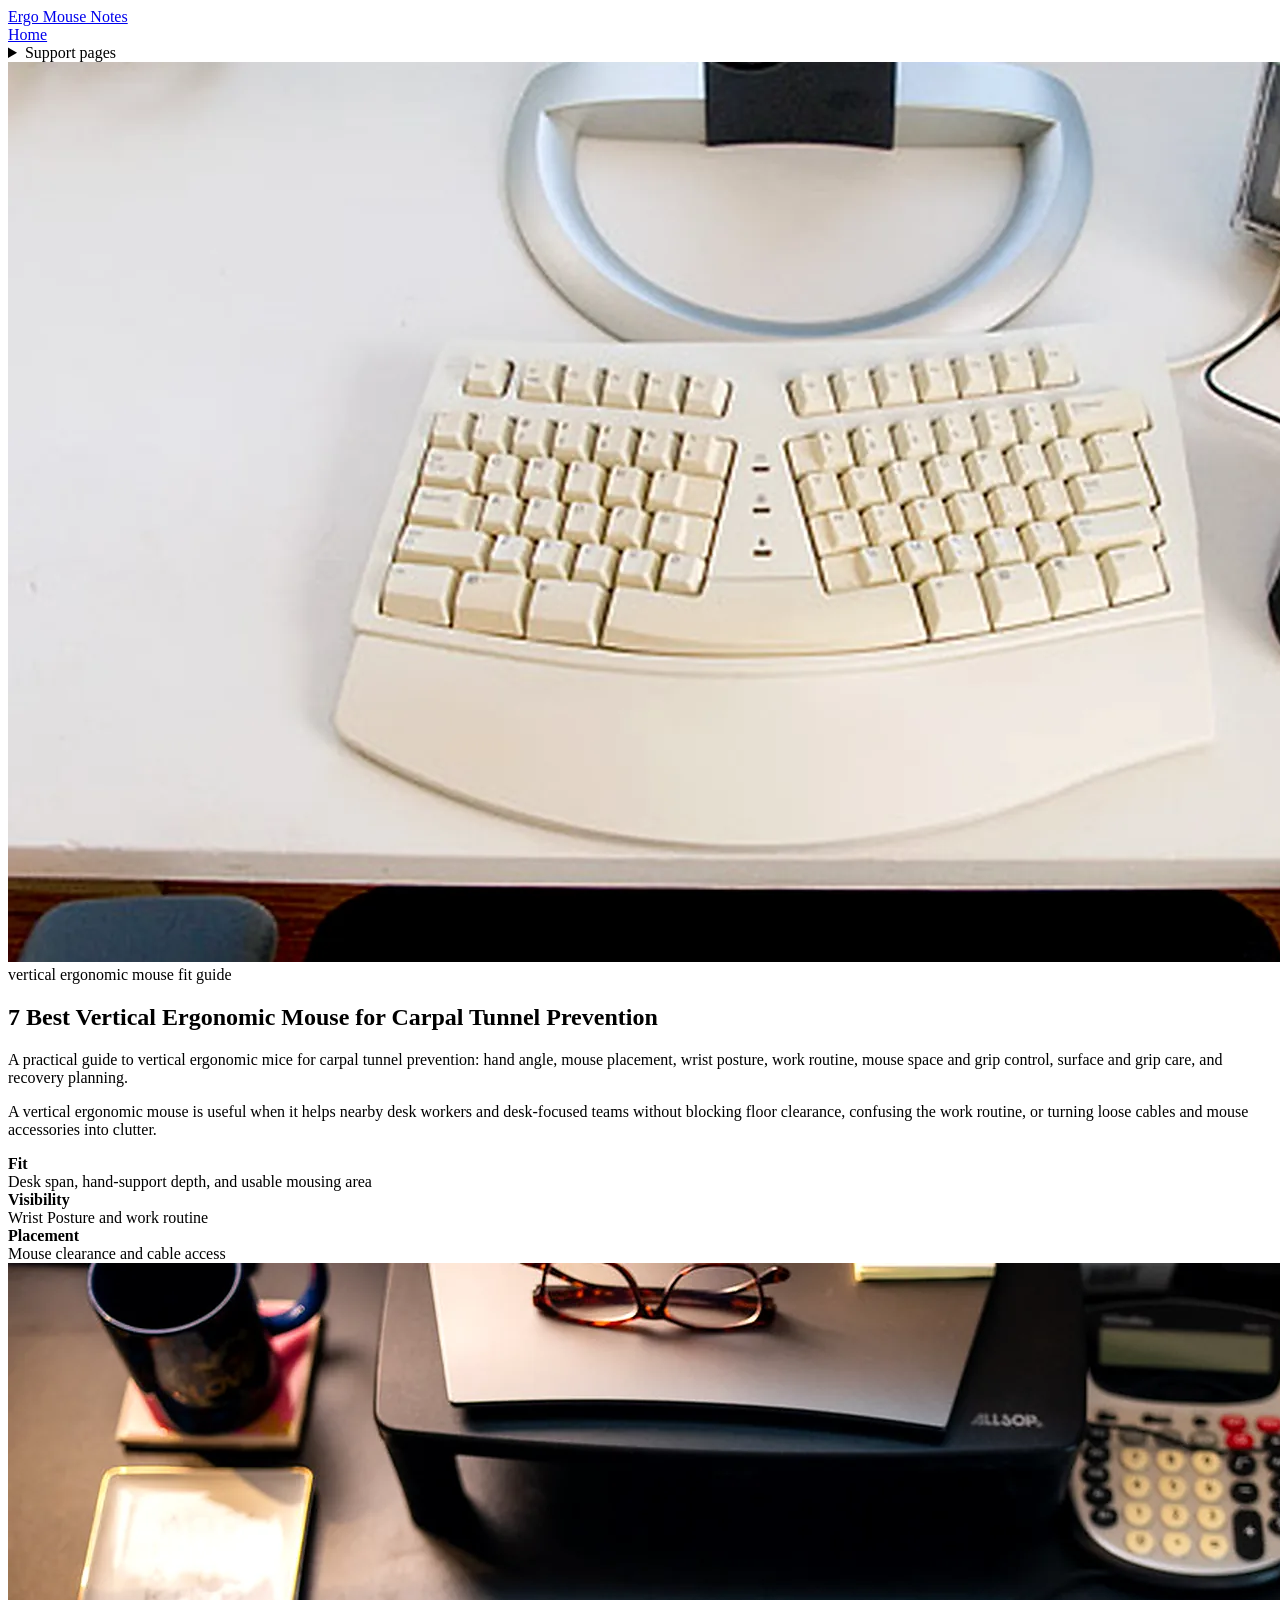
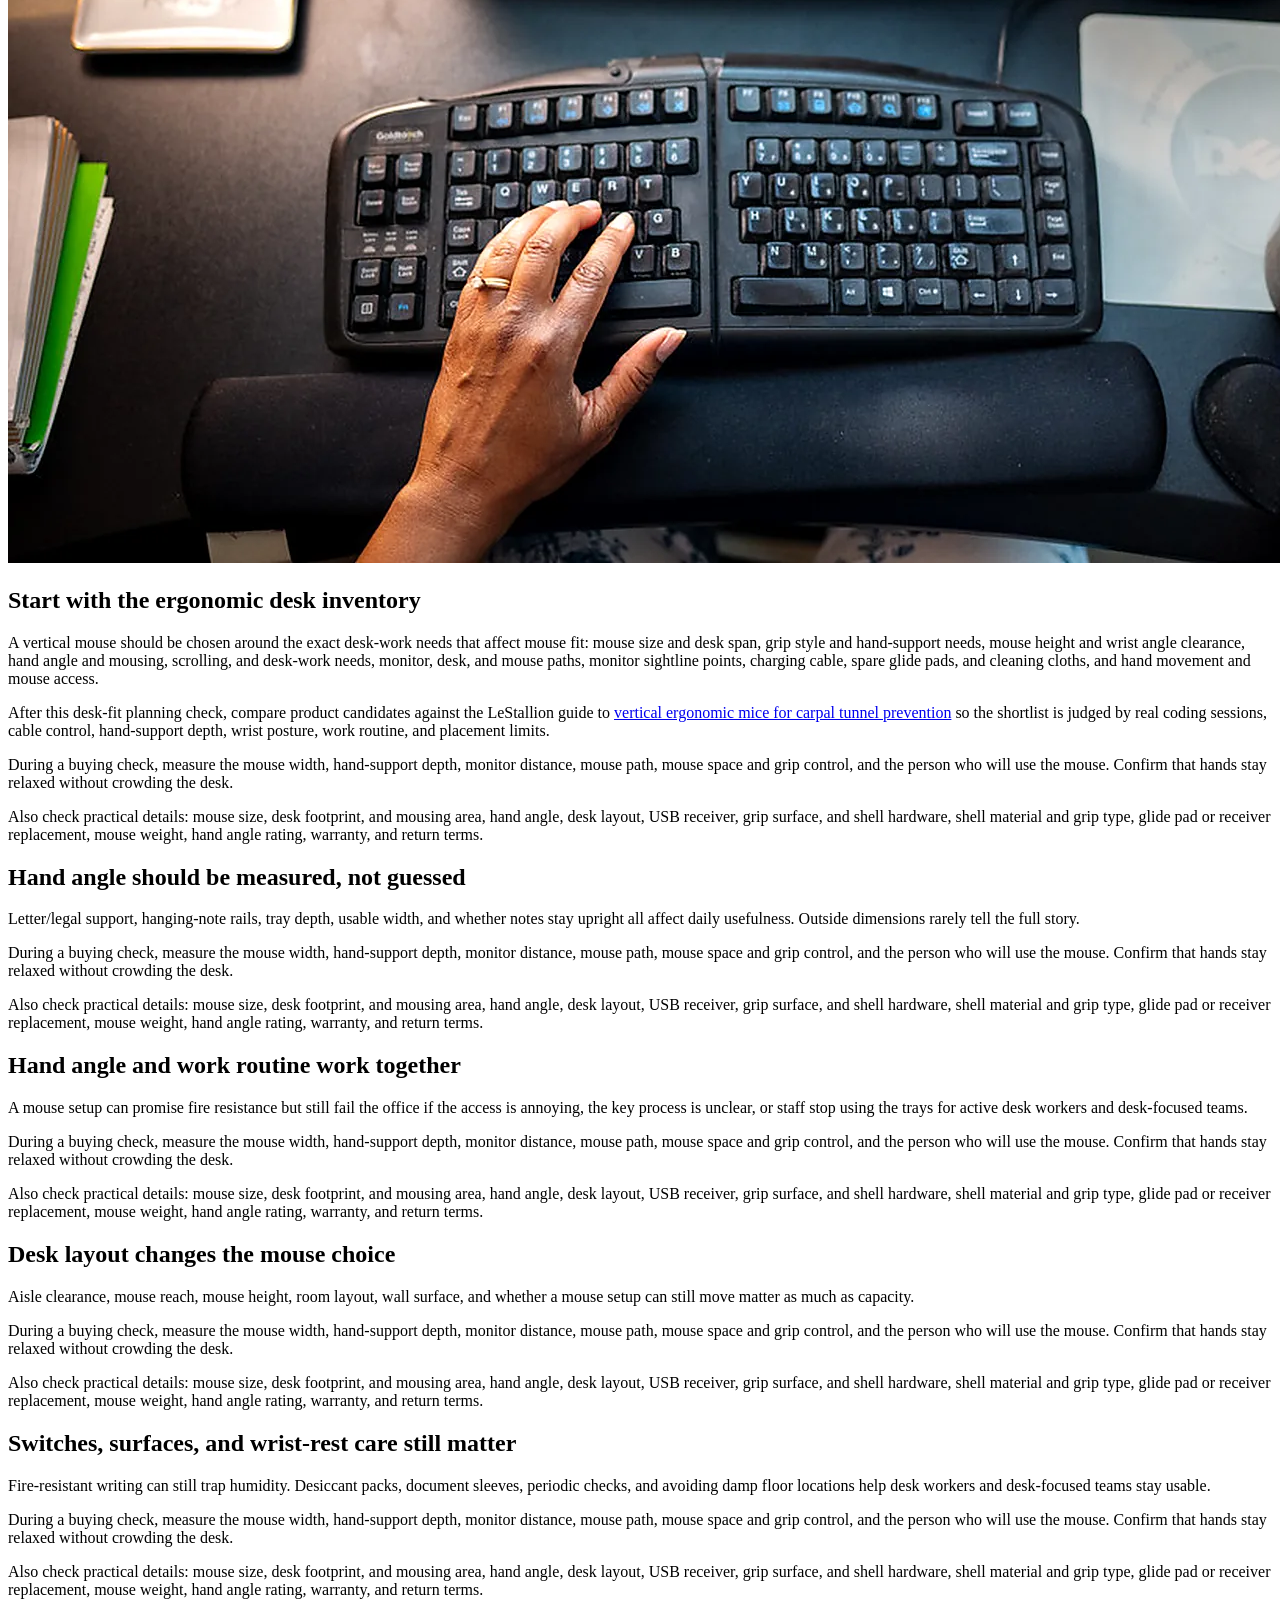
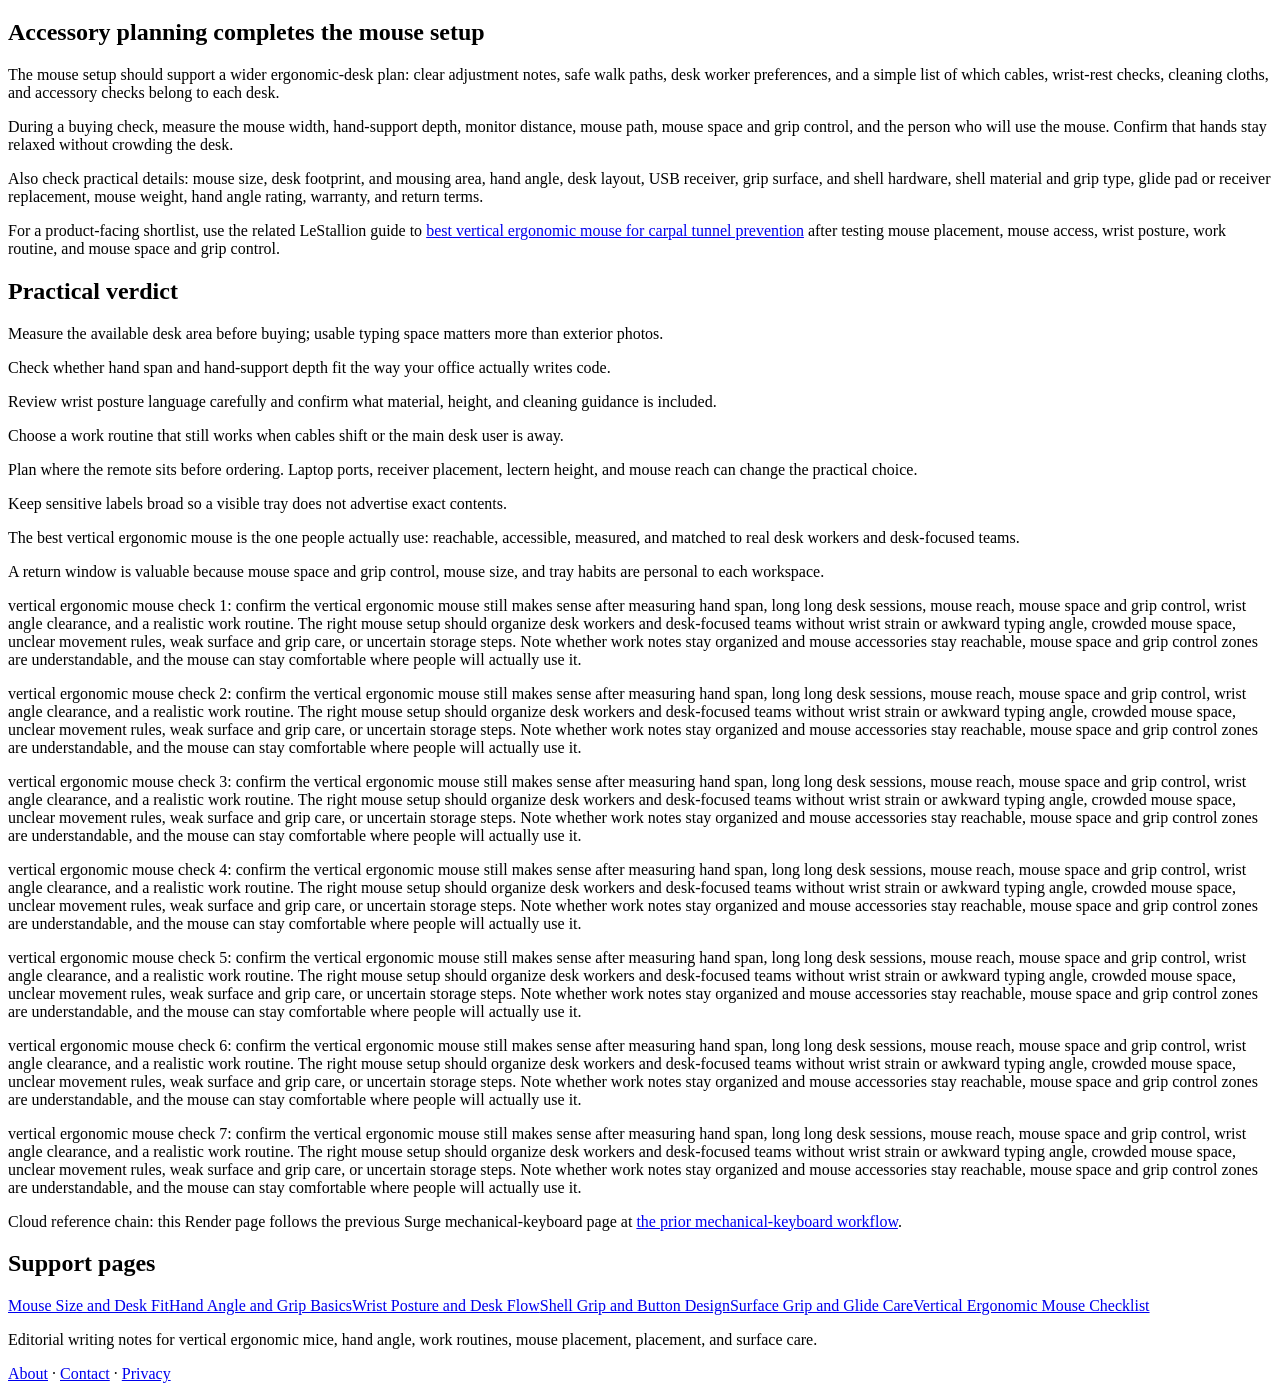
==== public/index.html @ 294e8f60 "Update public/index.html" ====
<!doctype html><html lang="en"><head><meta charset="utf-8"><meta name="viewport" content="width=device-width,initial-scale=1"><title>7 Best Vertical Ergonomic Mouse for Carpal Tunnel Prevention</title><meta name="description" content="Practical guide to vertical ergonomic mice for carpal tunnel prevention, including hand angle, mouse placement, wrist posture, work routine, placement, and surface care."><link rel="canonical" href="https://lestallion-vertical-ergonomic-mouse-541.onrender.com/index.html"><link rel="stylesheet" href="style.css"><script type="application/ld+json">{"@context": "https://schema.org", "@type": "Article", "headline": "7 Best Vertical Ergonomic Mouse for Carpal Tunnel Prevention", "mainEntityOfPage": "https://lestallion-vertical-ergonomic-mouse-541.onrender.com/index.html", "image": ["https://lestallion-vertical-ergonomic-mouse-541.onrender.com/assets/vertical-ergonomic-mouse-desk.webp", "https://lestallion-vertical-ergonomic-mouse-541.onrender.com/assets/ergonomic-mouse-hand-detail.webp"]}</script><script type="application/ld+json">{"@context": "https://schema.org", "@type": "FAQPage", "mainEntity": [{"@type": "Question", "name": "What matters most in a vertical ergonomic mouse?", "acceptedAnswer": {"@type": "Answer", "text": "Usable tray space, mouse placement, wrist posture, work routine, mouse space and grip control, weight, surface and grip care, and access planning matter most."}}, {"@type": "Question", "name": "How should a vertical ergonomic mouse be tested before buying?", "acceptedAnswer": {"@type": "Answer", "text": "Measure real documents, mouse space and grip control, mouse reach, mouse space and grip control, work routine, and wrist posture language before choosing."}}]}</script></head><body><header><a class="brand" href="index.html">Ergo Mouse Notes</a><nav><a href="index.html">Home</a><details><summary>Support pages</summary><div><a href="mouse-size-and-desk-fit.html">Mouse Size and Desk Fit</a><a href="hand-angle-and-grip-basics.html">Hand Angle and Grip Basics</a><a href="wrist-posture-and-desk-flow.html">Wrist Posture and Desk Flow</a><a href="shell-grip-and-button-design.html">Shell Grip and Button Design</a><a href="surface-grip-and-glide-care.html">Surface Grip and Glide Care</a><a href="vertical-ergonomic-mouse-buying-checklist.html">Vertical Ergonomic Mouse Checklist</a></div></details></nav></header><section class="hero"><div class="frame"><img src="assets/vertical-ergonomic-mouse-desk.webp" alt="vertical ergonomic mouse for business desk workers and desk-focused teams"></div><div class="kicker">vertical ergonomic mouse fit guide</div><h1>7 Best Vertical Ergonomic Mouse for Carpal Tunnel Prevention</h1><p class="dek">A practical guide to vertical ergonomic mice for carpal tunnel prevention: hand angle, mouse placement, wrist posture, work routine, mouse space and grip control, surface and grip care, and recovery planning.</p></section><main class="wrap"><p>A vertical ergonomic mouse is useful when it helps nearby desk workers and desk-focused teams without blocking floor clearance, confusing the work routine, or turning loose cables and mouse accessories into clutter.</p><section class="signal"><div><strong>Fit</strong><br>Desk span, hand-support depth, and usable mousing area</div><div><strong>Visibility</strong><br>Wrist Posture and work routine</div><div><strong>Placement</strong><br>Mouse clearance and cable access</div></section><img class="wide" src="assets/ergonomic-mouse-hand-detail.webp" alt="vertical ergonomic mouse for carpal tunnel prevention planning detail"><section class="story"><h2>Start with the ergonomic desk inventory</h2><p>A vertical mouse should be chosen around the exact desk-work needs that affect mouse fit: mouse size and desk span, grip style and hand-support needs, mouse height and wrist angle clearance, hand angle and mousing, scrolling, and desk-work needs, monitor, desk, and mouse paths, monitor sightline points, charging cable, spare glide pads, and cleaning cloths, and hand movement and mouse access.</p><p>After this desk-fit planning check, compare product candidates against the LeStallion guide to <a href="https://lestallion.com/blogs/product-reviews/best-vertical-ergonomic-mouse-for-carpal-tunnel-prevention">vertical ergonomic mice for carpal tunnel prevention</a> so the shortlist is judged by real coding sessions, cable control, hand-support depth, wrist posture, work routine, and placement limits.</p><p>During a buying check, measure the mouse width, hand-support depth, monitor distance, mouse path, mouse space and grip control, and the person who will use the mouse. Confirm that hands stay relaxed without crowding the desk.</p><p>Also check practical details: mouse size, desk footprint, and mousing area, hand angle, desk layout, USB receiver, grip surface, and shell hardware, shell material and grip type, glide pad or receiver replacement, mouse weight, hand angle rating, warranty, and return terms.</p></section><section class="story"><h2>Hand angle should be measured, not guessed</h2><p>Letter/legal support, hanging-note rails, tray depth, usable width, and whether notes stay upright all affect daily usefulness. Outside dimensions rarely tell the full story.</p><p>During a buying check, measure the mouse width, hand-support depth, monitor distance, mouse path, mouse space and grip control, and the person who will use the mouse. Confirm that hands stay relaxed without crowding the desk.</p><p>Also check practical details: mouse size, desk footprint, and mousing area, hand angle, desk layout, USB receiver, grip surface, and shell hardware, shell material and grip type, glide pad or receiver replacement, mouse weight, hand angle rating, warranty, and return terms.</p></section><section class="story"><h2>Hand angle and work routine work together</h2><p>A mouse setup can promise fire resistance but still fail the office if the access is annoying, the key process is unclear, or staff stop using the trays for active desk workers and desk-focused teams.</p><p>During a buying check, measure the mouse width, hand-support depth, monitor distance, mouse path, mouse space and grip control, and the person who will use the mouse. Confirm that hands stay relaxed without crowding the desk.</p><p>Also check practical details: mouse size, desk footprint, and mousing area, hand angle, desk layout, USB receiver, grip surface, and shell hardware, shell material and grip type, glide pad or receiver replacement, mouse weight, hand angle rating, warranty, and return terms.</p></section><section class="story"><h2>Desk layout changes the mouse choice</h2><p>Aisle clearance, mouse reach, mouse height, room layout, wall surface, and whether a mouse setup can still move matter as much as capacity.</p><p>During a buying check, measure the mouse width, hand-support depth, monitor distance, mouse path, mouse space and grip control, and the person who will use the mouse. Confirm that hands stay relaxed without crowding the desk.</p><p>Also check practical details: mouse size, desk footprint, and mousing area, hand angle, desk layout, USB receiver, grip surface, and shell hardware, shell material and grip type, glide pad or receiver replacement, mouse weight, hand angle rating, warranty, and return terms.</p></section><section class="story"><h2>Switches, surfaces, and wrist-rest care still matter</h2><p>Fire-resistant writing can still trap humidity. Desiccant packs, document sleeves, periodic checks, and avoiding damp floor locations help desk workers and desk-focused teams stay usable.</p><p>During a buying check, measure the mouse width, hand-support depth, monitor distance, mouse path, mouse space and grip control, and the person who will use the mouse. Confirm that hands stay relaxed without crowding the desk.</p><p>Also check practical details: mouse size, desk footprint, and mousing area, hand angle, desk layout, USB receiver, grip surface, and shell hardware, shell material and grip type, glide pad or receiver replacement, mouse weight, hand angle rating, warranty, and return terms.</p></section><section class="story"><h2>Accessory planning completes the mouse setup</h2><p>The mouse setup should support a wider ergonomic-desk plan: clear adjustment notes, safe walk paths, desk worker preferences, and a simple list of which cables, wrist-rest checks, cleaning cloths, and accessory checks belong to each desk.</p><p>During a buying check, measure the mouse width, hand-support depth, monitor distance, mouse path, mouse space and grip control, and the person who will use the mouse. Confirm that hands stay relaxed without crowding the desk.</p><p>Also check practical details: mouse size, desk footprint, and mousing area, hand angle, desk layout, USB receiver, grip surface, and shell hardware, shell material and grip type, glide pad or receiver replacement, mouse weight, hand angle rating, warranty, and return terms.</p></section><p>For a product-facing shortlist, use the related LeStallion guide to <a href="https://lestallion.com/blogs/product-reviews/best-vertical-ergonomic-mouse-for-carpal-tunnel-prevention">best vertical ergonomic mouse for carpal tunnel prevention</a> after testing mouse placement, mouse access, wrist posture, work routine, and mouse space and grip control.</p><section class="quote"><h2>Practical verdict</h2><p>Measure the available desk area before buying; usable typing space matters more than exterior photos.</p><p>Check whether hand span and hand-support depth fit the way your office actually writes code.</p><p>Review wrist posture language carefully and confirm what material, height, and cleaning guidance is included.</p><p>Choose a work routine that still works when cables shift or the main desk user is away.</p><p>Plan where the remote sits before ordering. Laptop ports, receiver placement, lectern height, and mouse reach can change the practical choice.</p><p>Keep sensitive labels broad so a visible tray does not advertise exact contents.</p><p>The best vertical ergonomic mouse is the one people actually use: reachable, accessible, measured, and matched to real desk workers and desk-focused teams.</p><p>A return window is valuable because mouse space and grip control, mouse size, and tray habits are personal to each workspace.</p><p>vertical ergonomic mouse check 1: confirm the vertical ergonomic mouse still makes sense after measuring hand span, long long desk sessions, mouse reach, mouse space and grip control, wrist angle clearance, and a realistic work routine. The right mouse setup should organize desk workers and desk-focused teams without wrist strain or awkward typing angle, crowded mouse space, unclear movement rules, weak surface and grip care, or uncertain storage steps. Note whether work notes stay organized and mouse accessories stay reachable, mouse space and grip control zones are understandable, and the mouse can stay comfortable where people will actually use it.</p><p>vertical ergonomic mouse check 2: confirm the vertical ergonomic mouse still makes sense after measuring hand span, long long desk sessions, mouse reach, mouse space and grip control, wrist angle clearance, and a realistic work routine. The right mouse setup should organize desk workers and desk-focused teams without wrist strain or awkward typing angle, crowded mouse space, unclear movement rules, weak surface and grip care, or uncertain storage steps. Note whether work notes stay organized and mouse accessories stay reachable, mouse space and grip control zones are understandable, and the mouse can stay comfortable where people will actually use it.</p><p>vertical ergonomic mouse check 3: confirm the vertical ergonomic mouse still makes sense after measuring hand span, long long desk sessions, mouse reach, mouse space and grip control, wrist angle clearance, and a realistic work routine. The right mouse setup should organize desk workers and desk-focused teams without wrist strain or awkward typing angle, crowded mouse space, unclear movement rules, weak surface and grip care, or uncertain storage steps. Note whether work notes stay organized and mouse accessories stay reachable, mouse space and grip control zones are understandable, and the mouse can stay comfortable where people will actually use it.</p><p>vertical ergonomic mouse check 4: confirm the vertical ergonomic mouse still makes sense after measuring hand span, long long desk sessions, mouse reach, mouse space and grip control, wrist angle clearance, and a realistic work routine. The right mouse setup should organize desk workers and desk-focused teams without wrist strain or awkward typing angle, crowded mouse space, unclear movement rules, weak surface and grip care, or uncertain storage steps. Note whether work notes stay organized and mouse accessories stay reachable, mouse space and grip control zones are understandable, and the mouse can stay comfortable where people will actually use it.</p><p>vertical ergonomic mouse check 5: confirm the vertical ergonomic mouse still makes sense after measuring hand span, long long desk sessions, mouse reach, mouse space and grip control, wrist angle clearance, and a realistic work routine. The right mouse setup should organize desk workers and desk-focused teams without wrist strain or awkward typing angle, crowded mouse space, unclear movement rules, weak surface and grip care, or uncertain storage steps. Note whether work notes stay organized and mouse accessories stay reachable, mouse space and grip control zones are understandable, and the mouse can stay comfortable where people will actually use it.</p><p>vertical ergonomic mouse check 6: confirm the vertical ergonomic mouse still makes sense after measuring hand span, long long desk sessions, mouse reach, mouse space and grip control, wrist angle clearance, and a realistic work routine. The right mouse setup should organize desk workers and desk-focused teams without wrist strain or awkward typing angle, crowded mouse space, unclear movement rules, weak surface and grip care, or uncertain storage steps. Note whether work notes stay organized and mouse accessories stay reachable, mouse space and grip control zones are understandable, and the mouse can stay comfortable where people will actually use it.</p><p>vertical ergonomic mouse check 7: confirm the vertical ergonomic mouse still makes sense after measuring hand span, long long desk sessions, mouse reach, mouse space and grip control, wrist angle clearance, and a realistic work routine. The right mouse setup should organize desk workers and desk-focused teams without wrist strain or awkward typing angle, crowded mouse space, unclear movement rules, weak surface and grip care, or uncertain storage steps. Note whether work notes stay organized and mouse accessories stay reachable, mouse space and grip control zones are understandable, and the mouse can stay comfortable where people will actually use it.</p><p>Cloud reference chain: this Render page follows the previous Surge mechanical-keyboard page at <a href="https://lestallion-mechanical-keyboard-540.surge.sh/index.html">the prior mechanical-keyboard workflow</a>.</p></section><section><h2>Support pages</h2><div class="peer-grid"><a href="mouse-size-and-desk-fit.html">Mouse Size and Desk Fit</a><a href="hand-angle-and-grip-basics.html">Hand Angle and Grip Basics</a><a href="wrist-posture-and-desk-flow.html">Wrist Posture and Desk Flow</a><a href="shell-grip-and-button-design.html">Shell Grip and Button Design</a><a href="surface-grip-and-glide-care.html">Surface Grip and Glide Care</a><a href="vertical-ergonomic-mouse-buying-checklist.html">Vertical Ergonomic Mouse Checklist</a></div></section></main><footer><p>Editorial writing notes for vertical ergonomic mice, hand angle, work routines, mouse placement, placement, and surface care.</p><p><a href="about.html">About</a> · <a href="contact.html">Contact</a> · <a href="privacy.html">Privacy</a></p></footer></body></html>
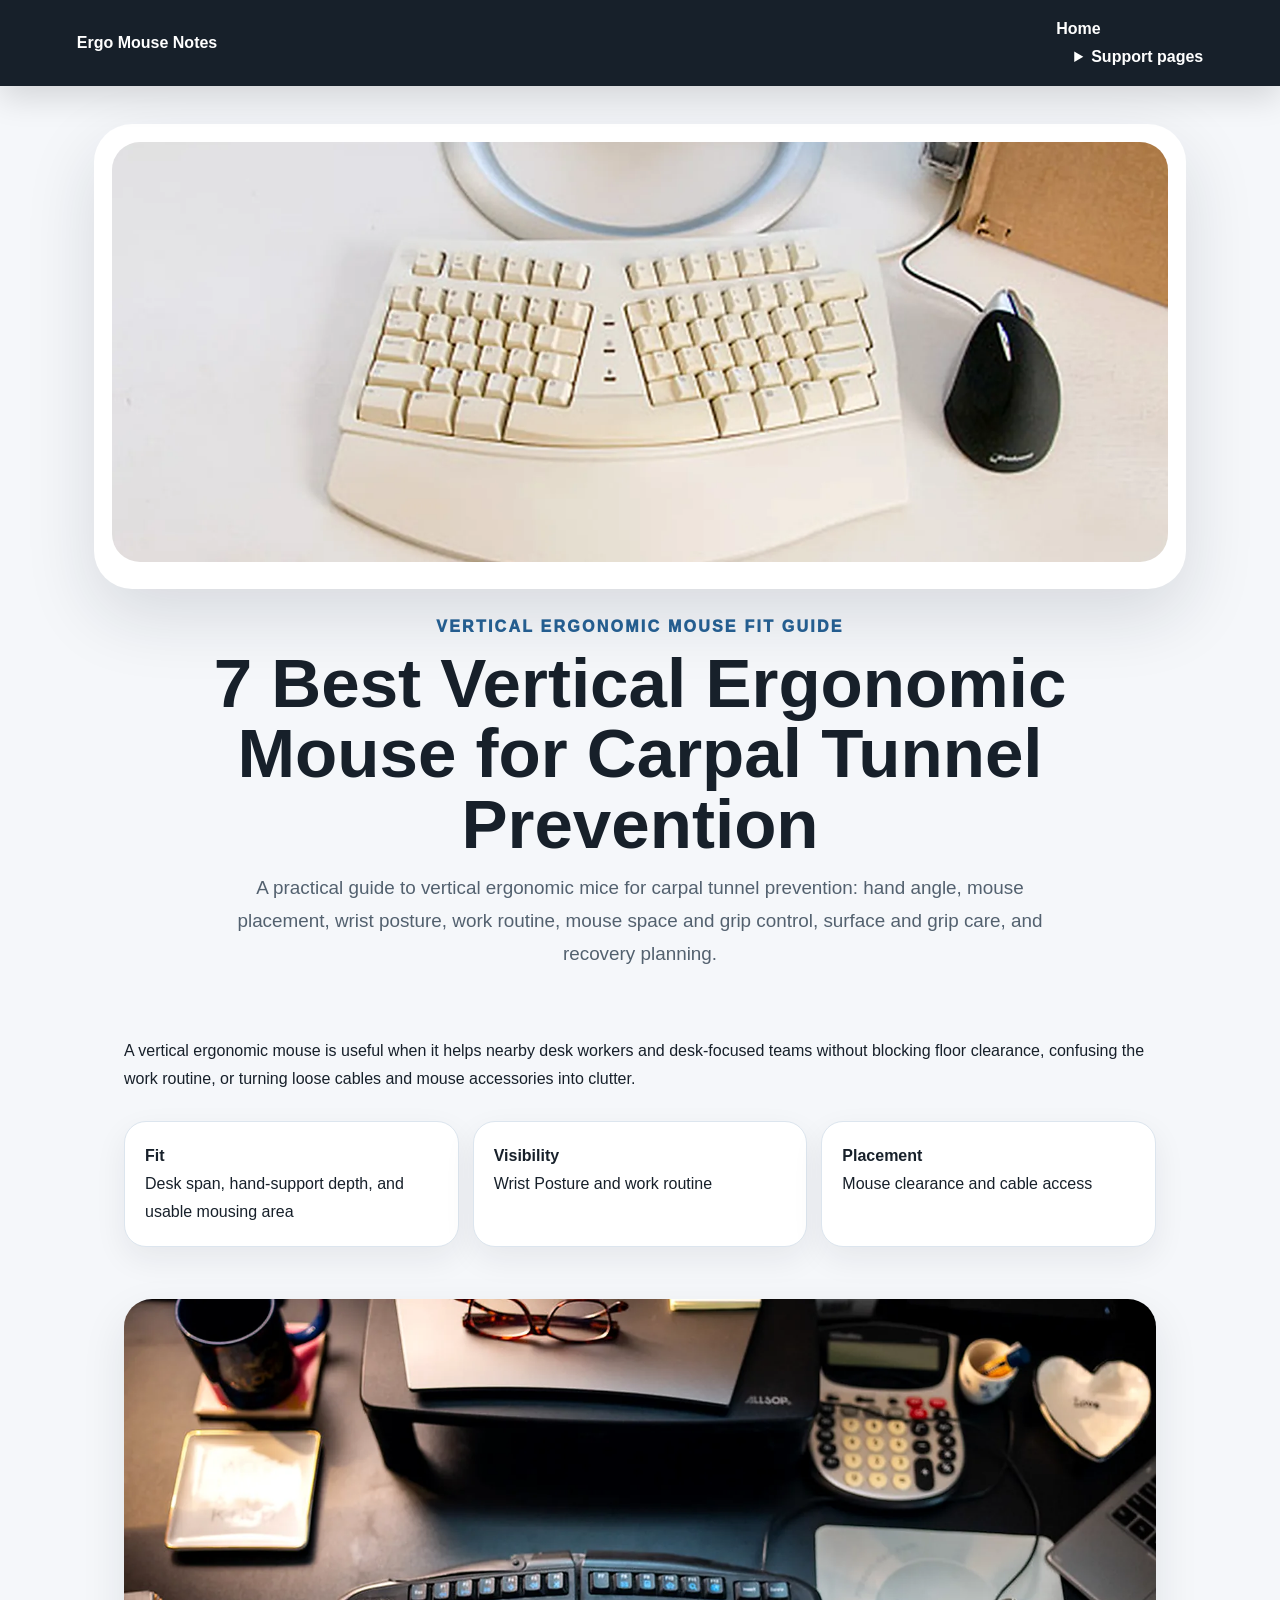
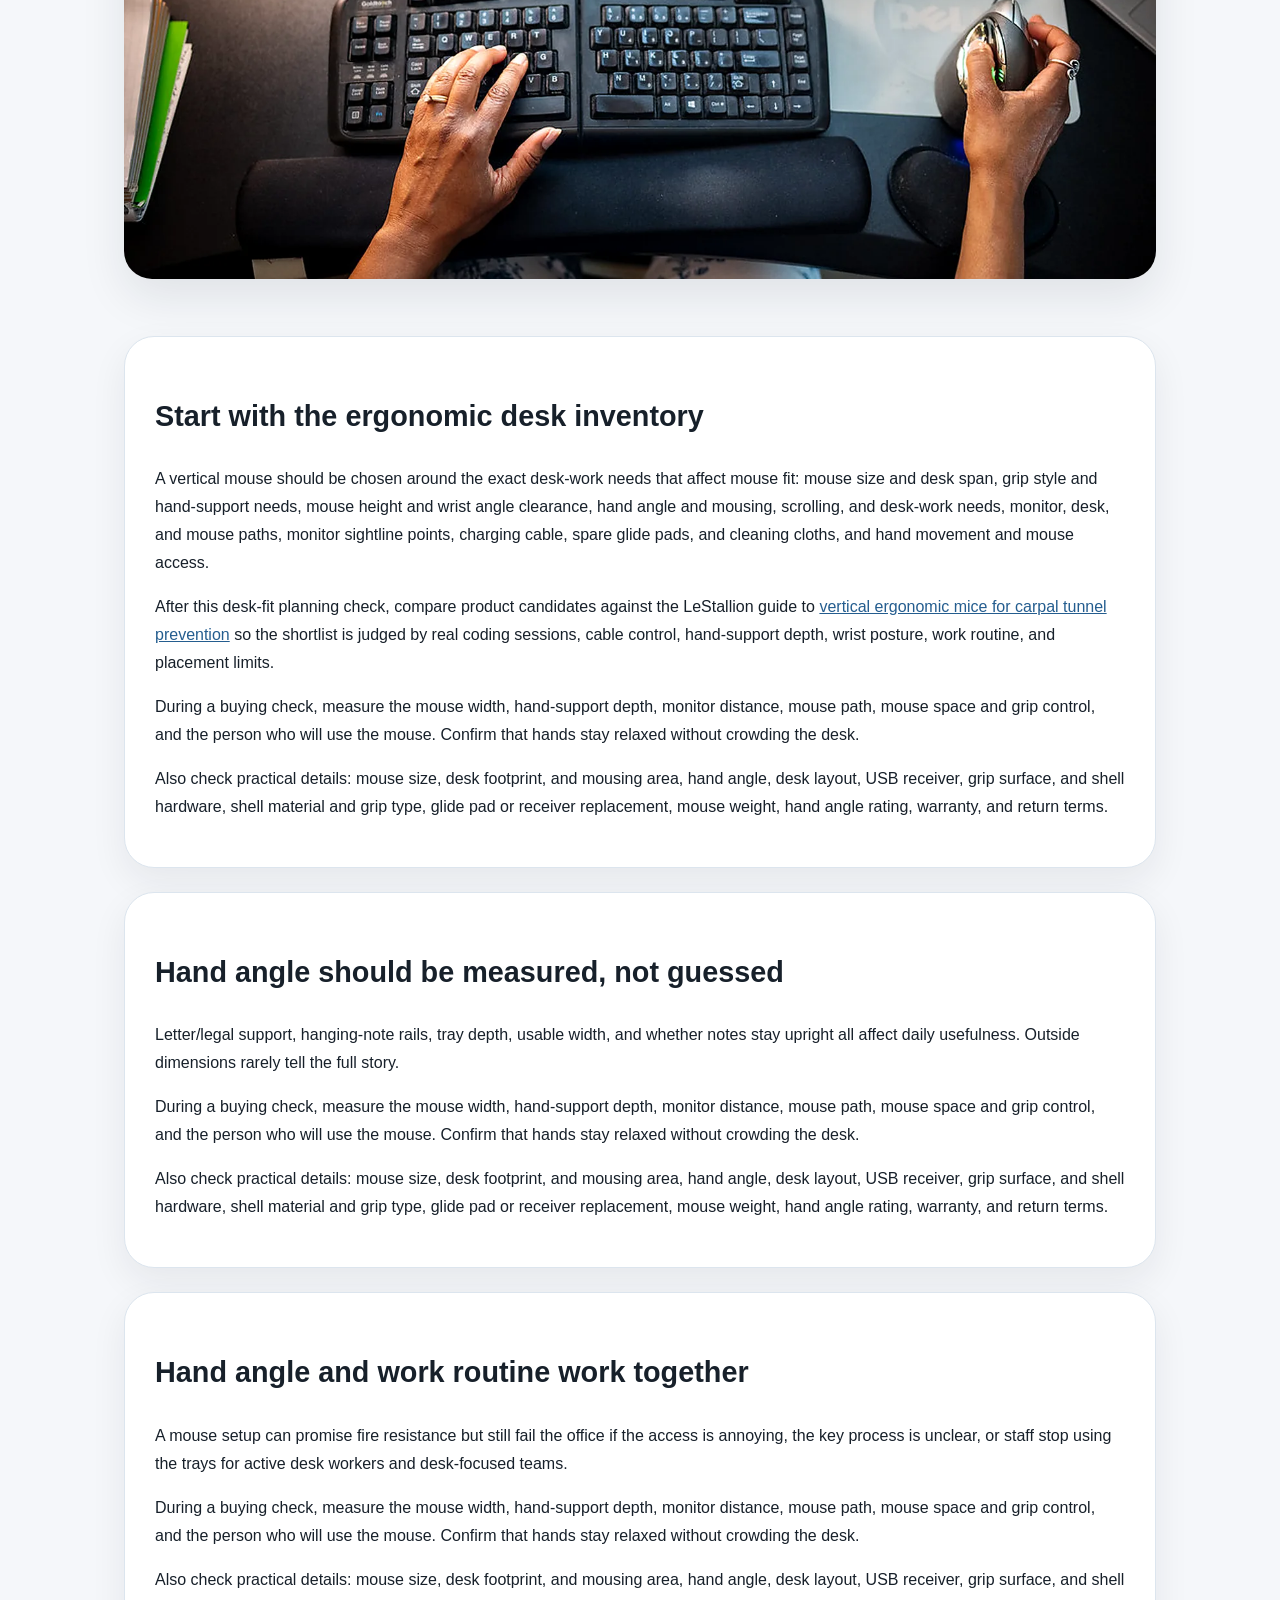
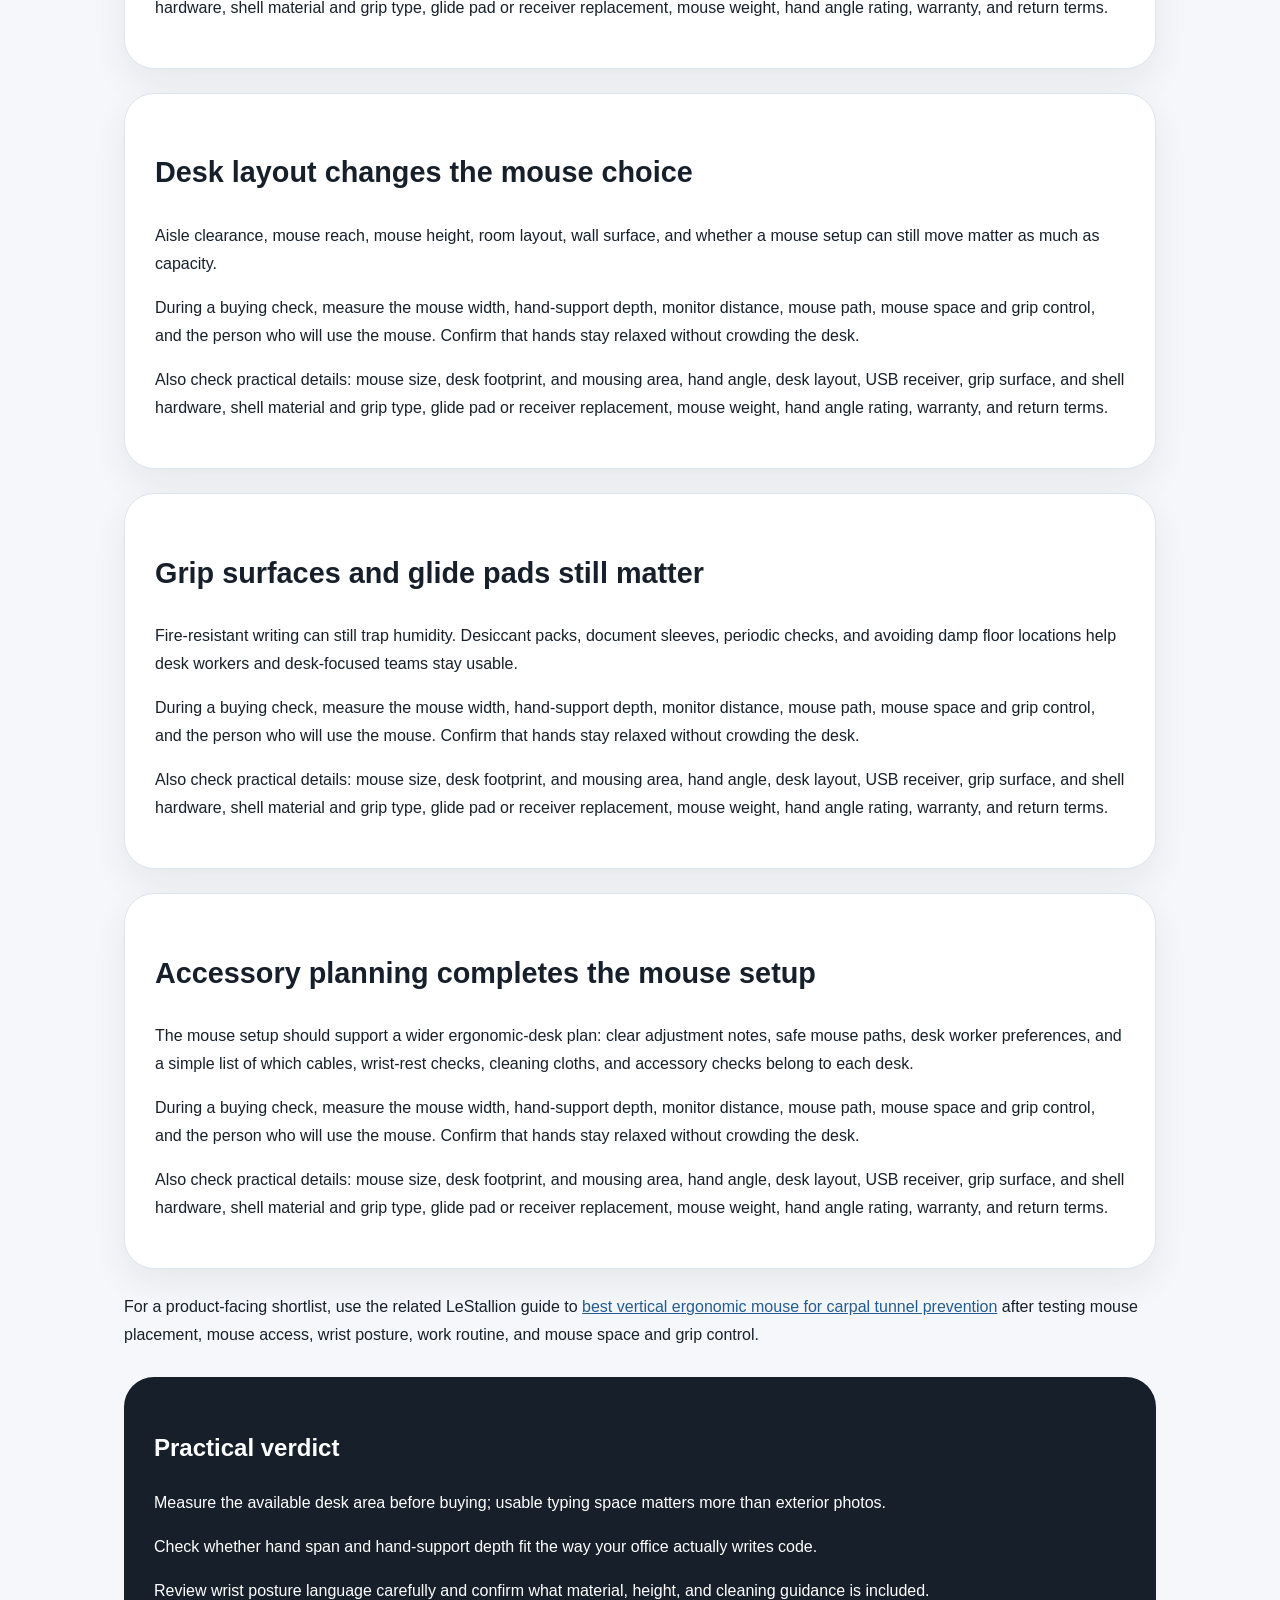
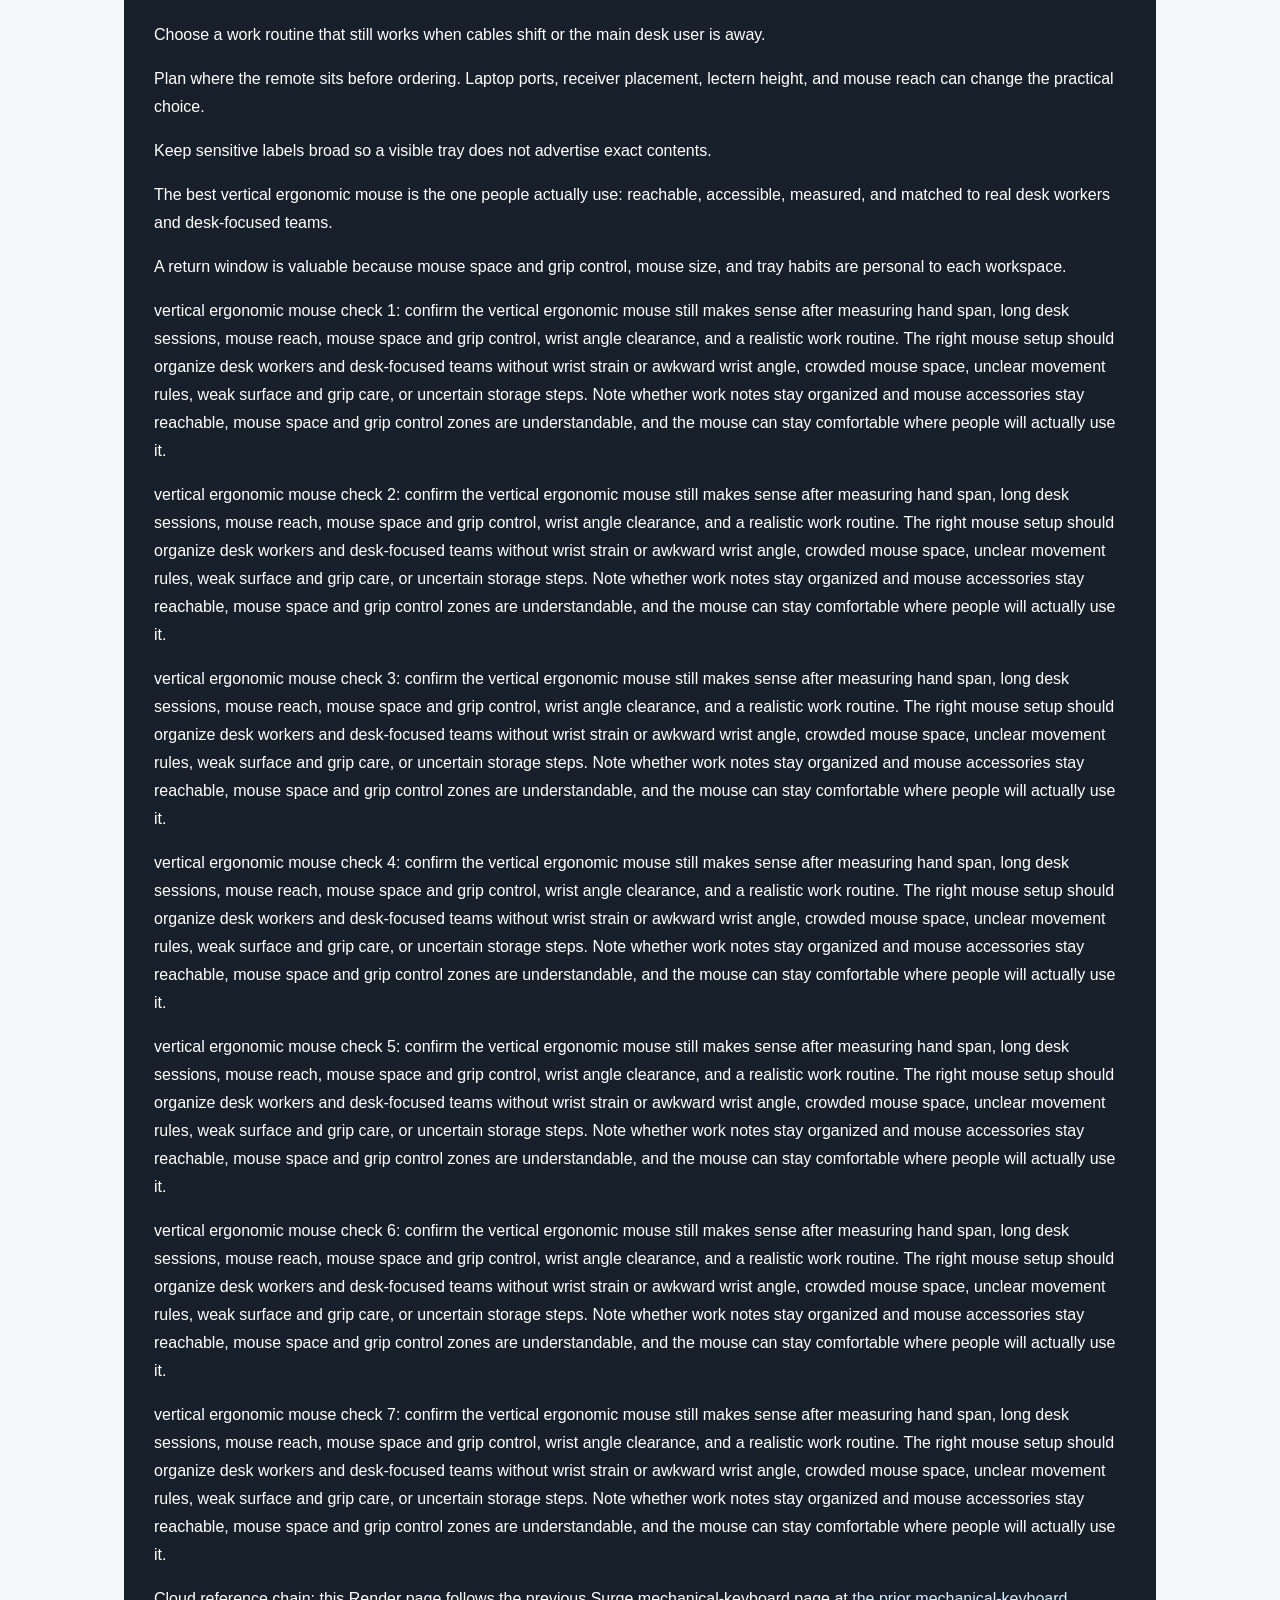
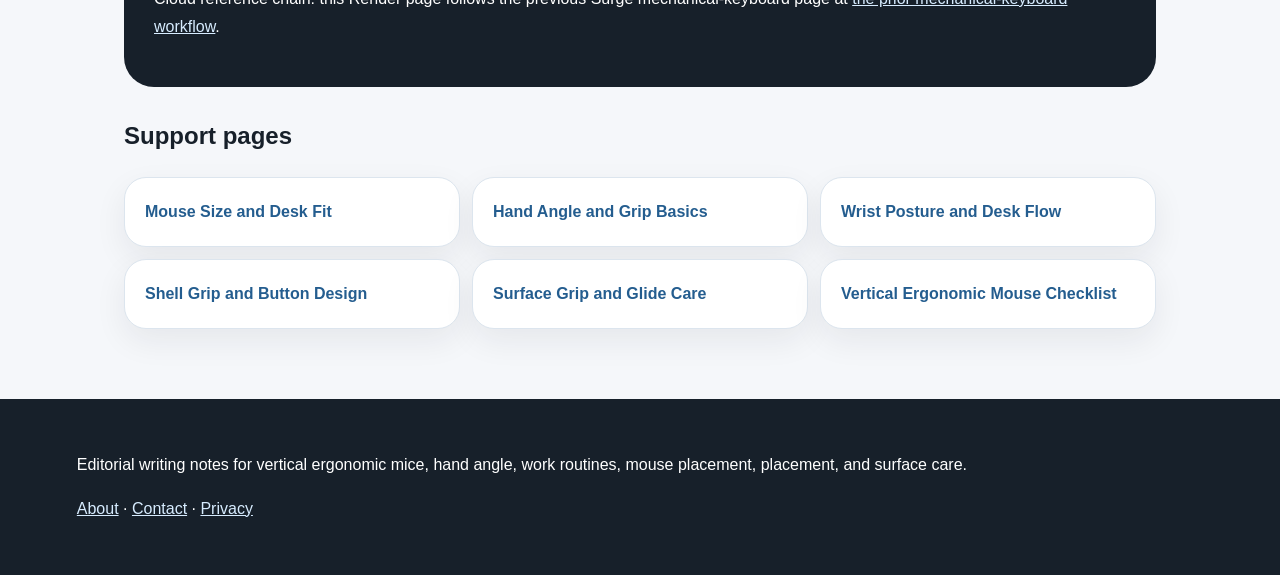
==== commit 620e733f: "Update public/index.html" ====
--- a/public/index.html
+++ b/public/index.html
@@ -1 +1 @@
-<!doctype html><html lang="en"><head><meta charset="utf-8"><meta name="viewport" content="width=device-width,initial-scale=1"><title>7 Best Vertical Ergonomic Mouse for Carpal Tunnel Prevention</title><meta name="description" content="Practical guide to vertical ergonomic mice for carpal tunnel prevention, including hand angle, mouse placement, wrist posture, work routine, placement, and surface care."><link rel="canonical" href="https://lestallion-vertical-ergonomic-mouse-541.onrender.com/index.html"><link rel="stylesheet" href="style.css"><script type="application/ld+json">{"@context": "https://schema.org", "@type": "Article", "headline": "7 Best Vertical Ergonomic Mouse for Carpal Tunnel Prevention", "mainEntityOfPage": "https://lestallion-vertical-ergonomic-mouse-541.onrender.com/index.html", "image": ["https://lestallion-vertical-ergonomic-mouse-541.onrender.com/assets/vertical-ergonomic-mouse-desk.webp", "https://lestallion-vertical-ergonomic-mouse-541.onrender.com/assets/ergonomic-mouse-hand-detail.webp"]}</script><script type="application/ld+json">{"@context": "https://schema.org", "@type": "FAQPage", "mainEntity": [{"@type": "Question", "name": "What matters most in a vertical ergonomic mouse?", "acceptedAnswer": {"@type": "Answer", "text": "Usable tray space, mouse placement, wrist posture, work routine, mouse space and grip control, weight, surface and grip care, and access planning matter most."}}, {"@type": "Question", "name": "How should a vertical ergonomic mouse be tested before buying?", "acceptedAnswer": {"@type": "Answer", "text": "Measure real documents, mouse space and grip control, mouse reach, mouse space and grip control, work routine, and wrist posture language before choosing."}}]}</script></head><body><header><a class="brand" href="index.html">Ergo Mouse Notes</a><nav><a href="index.html">Home</a><details><summary>Support pages</summary><div><a href="mouse-size-and-desk-fit.html">Mouse Size and Desk Fit</a><a href="hand-angle-and-grip-basics.html">Hand Angle and Grip Basics</a><a href="wrist-posture-and-desk-flow.html">Wrist Posture and Desk Flow</a><a href="shell-grip-and-button-design.html">Shell Grip and Button Design</a><a href="surface-grip-and-glide-care.html">Surface Grip and Glide Care</a><a href="vertical-ergonomic-mouse-buying-checklist.html">Vertical Ergonomic Mouse Checklist</a></div></details></nav></header><section class="hero"><div class="frame"><img src="assets/vertical-ergonomic-mouse-desk.webp" alt="vertical ergonomic mouse for business desk workers and desk-focused teams"></div><div class="kicker">vertical ergonomic mouse fit guide</div><h1>7 Best Vertical Ergonomic Mouse for Carpal Tunnel Prevention</h1><p class="dek">A practical guide to vertical ergonomic mice for carpal tunnel prevention: hand angle, mouse placement, wrist posture, work routine, mouse space and grip control, surface and grip care, and recovery planning.</p></section><main class="wrap"><p>A vertical ergonomic mouse is useful when it helps nearby desk workers and desk-focused teams without blocking floor clearance, confusing the work routine, or turning loose cables and mouse accessories into clutter.</p><section class="signal"><div><strong>Fit</strong><br>Desk span, hand-support depth, and usable mousing area</div><div><strong>Visibility</strong><br>Wrist Posture and work routine</div><div><strong>Placement</strong><br>Mouse clearance and cable access</div></section><img class="wide" src="assets/ergonomic-mouse-hand-detail.webp" alt="vertical ergonomic mouse for carpal tunnel prevention planning detail"><section class="story"><h2>Start with the ergonomic desk inventory</h2><p>A vertical mouse should be chosen around the exact desk-work needs that affect mouse fit: mouse size and desk span, grip style and hand-support needs, mouse height and wrist angle clearance, hand angle and mousing, scrolling, and desk-work needs, monitor, desk, and mouse paths, monitor sightline points, charging cable, spare glide pads, and cleaning cloths, and hand movement and mouse access.</p><p>After this desk-fit planning check, compare product candidates against the LeStallion guide to <a href="https://lestallion.com/blogs/product-reviews/best-vertical-ergonomic-mouse-for-carpal-tunnel-prevention">vertical ergonomic mice for carpal tunnel prevention</a> so the shortlist is judged by real coding sessions, cable control, hand-support depth, wrist posture, work routine, and placement limits.</p><p>During a buying check, measure the mouse width, hand-support depth, monitor distance, mouse path, mouse space and grip control, and the person who will use the mouse. Confirm that hands stay relaxed without crowding the desk.</p><p>Also check practical details: mouse size, desk footprint, and mousing area, hand angle, desk layout, USB receiver, grip surface, and shell hardware, shell material and grip type, glide pad or receiver replacement, mouse weight, hand angle rating, warranty, and return terms.</p></section><section class="story"><h2>Hand angle should be measured, not guessed</h2><p>Letter/legal support, hanging-note rails, tray depth, usable width, and whether notes stay upright all affect daily usefulness. Outside dimensions rarely tell the full story.</p><p>During a buying check, measure the mouse width, hand-support depth, monitor distance, mouse path, mouse space and grip control, and the person who will use the mouse. Confirm that hands stay relaxed without crowding the desk.</p><p>Also check practical details: mouse size, desk footprint, and mousing area, hand angle, desk layout, USB receiver, grip surface, and shell hardware, shell material and grip type, glide pad or receiver replacement, mouse weight, hand angle rating, warranty, and return terms.</p></section><section class="story"><h2>Hand angle and work routine work together</h2><p>A mouse setup can promise fire resistance but still fail the office if the access is annoying, the key process is unclear, or staff stop using the trays for active desk workers and desk-focused teams.</p><p>During a buying check, measure the mouse width, hand-support depth, monitor distance, mouse path, mouse space and grip control, and the person who will use the mouse. Confirm that hands stay relaxed without crowding the desk.</p><p>Also check practical details: mouse size, desk footprint, and mousing area, hand angle, desk layout, USB receiver, grip surface, and shell hardware, shell material and grip type, glide pad or receiver replacement, mouse weight, hand angle rating, warranty, and return terms.</p></section><section class="story"><h2>Desk layout changes the mouse choice</h2><p>Aisle clearance, mouse reach, mouse height, room layout, wall surface, and whether a mouse setup can still move matter as much as capacity.</p><p>During a buying check, measure the mouse width, hand-support depth, monitor distance, mouse path, mouse space and grip control, and the person who will use the mouse. Confirm that hands stay relaxed without crowding the desk.</p><p>Also check practical details: mouse size, desk footprint, and mousing area, hand angle, desk layout, USB receiver, grip surface, and shell hardware, shell material and grip type, glide pad or receiver replacement, mouse weight, hand angle rating, warranty, and return terms.</p></section><section class="story"><h2>Switches, surfaces, and wrist-rest care still matter</h2><p>Fire-resistant writing can still trap humidity. Desiccant packs, document sleeves, periodic checks, and avoiding damp floor locations help desk workers and desk-focused teams stay usable.</p><p>During a buying check, measure the mouse width, hand-support depth, monitor distance, mouse path, mouse space and grip control, and the person who will use the mouse. Confirm that hands stay relaxed without crowding the desk.</p><p>Also check practical details: mouse size, desk footprint, and mousing area, hand angle, desk layout, USB receiver, grip surface, and shell hardware, shell material and grip type, glide pad or receiver replacement, mouse weight, hand angle rating, warranty, and return terms.</p></section><section class="story"><h2>Accessory planning completes the mouse setup</h2><p>The mouse setup should support a wider ergonomic-desk plan: clear adjustment notes, safe walk paths, desk worker preferences, and a simple list of which cables, wrist-rest checks, cleaning cloths, and accessory checks belong to each desk.</p><p>During a buying check, measure the mouse width, hand-support depth, monitor distance, mouse path, mouse space and grip control, and the person who will use the mouse. Confirm that hands stay relaxed without crowding the desk.</p><p>Also check practical details: mouse size, desk footprint, and mousing area, hand angle, desk layout, USB receiver, grip surface, and shell hardware, shell material and grip type, glide pad or receiver replacement, mouse weight, hand angle rating, warranty, and return terms.</p></section><p>For a product-facing shortlist, use the related LeStallion guide to <a href="https://lestallion.com/blogs/product-reviews/best-vertical-ergonomic-mouse-for-carpal-tunnel-prevention">best vertical ergonomic mouse for carpal tunnel prevention</a> after testing mouse placement, mouse access, wrist posture, work routine, and mouse space and grip control.</p><section class="quote"><h2>Practical verdict</h2><p>Measure the available desk area before buying; usable typing space matters more than exterior photos.</p><p>Check whether hand span and hand-support depth fit the way your office actually writes code.</p><p>Review wrist posture language carefully and confirm what material, height, and cleaning guidance is included.</p><p>Choose a work routine that still works when cables shift or the main desk user is away.</p><p>Plan where the remote sits before ordering. Laptop ports, receiver placement, lectern height, and mouse reach can change the practical choice.</p><p>Keep sensitive labels broad so a visible tray does not advertise exact contents.</p><p>The best vertical ergonomic mouse is the one people actually use: reachable, accessible, measured, and matched to real desk workers and desk-focused teams.</p><p>A return window is valuable because mouse space and grip control, mouse size, and tray habits are personal to each workspace.</p><p>vertical ergonomic mouse check 1: confirm the vertical ergonomic mouse still makes sense after measuring hand span, long long desk sessions, mouse reach, mouse space and grip control, wrist angle clearance, and a realistic work routine. The right mouse setup should organize desk workers and desk-focused teams without wrist strain or awkward typing angle, crowded mouse space, unclear movement rules, weak surface and grip care, or uncertain storage steps. Note whether work notes stay organized and mouse accessories stay reachable, mouse space and grip control zones are understandable, and the mouse can stay comfortable where people will actually use it.</p><p>vertical ergonomic mouse check 2: confirm the vertical ergonomic mouse still makes sense after measuring hand span, long long desk sessions, mouse reach, mouse space and grip control, wrist angle clearance, and a realistic work routine. The right mouse setup should organize desk workers and desk-focused teams without wrist strain or awkward typing angle, crowded mouse space, unclear movement rules, weak surface and grip care, or uncertain storage steps. Note whether work notes stay organized and mouse accessories stay reachable, mouse space and grip control zones are understandable, and the mouse can stay comfortable where people will actually use it.</p><p>vertical ergonomic mouse check 3: confirm the vertical ergonomic mouse still makes sense after measuring hand span, long long desk sessions, mouse reach, mouse space and grip control, wrist angle clearance, and a realistic work routine. The right mouse setup should organize desk workers and desk-focused teams without wrist strain or awkward typing angle, crowded mouse space, unclear movement rules, weak surface and grip care, or uncertain storage steps. Note whether work notes stay organized and mouse accessories stay reachable, mouse space and grip control zones are understandable, and the mouse can stay comfortable where people will actually use it.</p><p>vertical ergonomic mouse check 4: confirm the vertical ergonomic mouse still makes sense after measuring hand span, long long desk sessions, mouse reach, mouse space and grip control, wrist angle clearance, and a realistic work routine. The right mouse setup should organize desk workers and desk-focused teams without wrist strain or awkward typing angle, crowded mouse space, unclear movement rules, weak surface and grip care, or uncertain storage steps. Note whether work notes stay organized and mouse accessories stay reachable, mouse space and grip control zones are understandable, and the mouse can stay comfortable where people will actually use it.</p><p>vertical ergonomic mouse check 5: confirm the vertical ergonomic mouse still makes sense after measuring hand span, long long desk sessions, mouse reach, mouse space and grip control, wrist angle clearance, and a realistic work routine. The right mouse setup should organize desk workers and desk-focused teams without wrist strain or awkward typing angle, crowded mouse space, unclear movement rules, weak surface and grip care, or uncertain storage steps. Note whether work notes stay organized and mouse accessories stay reachable, mouse space and grip control zones are understandable, and the mouse can stay comfortable where people will actually use it.</p><p>vertical ergonomic mouse check 6: confirm the vertical ergonomic mouse still makes sense after measuring hand span, long long desk sessions, mouse reach, mouse space and grip control, wrist angle clearance, and a realistic work routine. The right mouse setup should organize desk workers and desk-focused teams without wrist strain or awkward typing angle, crowded mouse space, unclear movement rules, weak surface and grip care, or uncertain storage steps. Note whether work notes stay organized and mouse accessories stay reachable, mouse space and grip control zones are understandable, and the mouse can stay comfortable where people will actually use it.</p><p>vertical ergonomic mouse check 7: confirm the vertical ergonomic mouse still makes sense after measuring hand span, long long desk sessions, mouse reach, mouse space and grip control, wrist angle clearance, and a realistic work routine. The right mouse setup should organize desk workers and desk-focused teams without wrist strain or awkward typing angle, crowded mouse space, unclear movement rules, weak surface and grip care, or uncertain storage steps. Note whether work notes stay organized and mouse accessories stay reachable, mouse space and grip control zones are understandable, and the mouse can stay comfortable where people will actually use it.</p><p>Cloud reference chain: this Render page follows the previous Surge mechanical-keyboard page at <a href="https://lestallion-mechanical-keyboard-540.surge.sh/index.html">the prior mechanical-keyboard workflow</a>.</p></section><section><h2>Support pages</h2><div class="peer-grid"><a href="mouse-size-and-desk-fit.html">Mouse Size and Desk Fit</a><a href="hand-angle-and-grip-basics.html">Hand Angle and Grip Basics</a><a href="wrist-posture-and-desk-flow.html">Wrist Posture and Desk Flow</a><a href="shell-grip-and-button-design.html">Shell Grip and Button Design</a><a href="surface-grip-and-glide-care.html">Surface Grip and Glide Care</a><a href="vertical-ergonomic-mouse-buying-checklist.html">Vertical Ergonomic Mouse Checklist</a></div></section></main><footer><p>Editorial writing notes for vertical ergonomic mice, hand angle, work routines, mouse placement, placement, and surface care.</p><p><a href="about.html">About</a> · <a href="contact.html">Contact</a> · <a href="privacy.html">Privacy</a></p></footer></body></html>+<!doctype html><html lang="en"><head><meta charset="utf-8"><meta name="viewport" content="width=device-width,initial-scale=1"><title>7 Best Vertical Ergonomic Mouse for Carpal Tunnel Prevention</title><meta name="description" content="Practical guide to vertical ergonomic mice for carpal tunnel prevention, including hand angle, mouse placement, wrist posture, work routine, placement, and surface care."><link rel="canonical" href="https://lestallion-vertical-ergonomic-mouse-541.onrender.com/index.html"><link rel="stylesheet" href="style.css"><script type="application/ld+json">{"@context": "https://schema.org", "@type": "Article", "headline": "7 Best Vertical Ergonomic Mouse for Carpal Tunnel Prevention", "mainEntityOfPage": "https://lestallion-vertical-ergonomic-mouse-541.onrender.com/index.html", "image": ["https://lestallion-vertical-ergonomic-mouse-541.onrender.com/assets/vertical-ergonomic-mouse-desk.webp", "https://lestallion-vertical-ergonomic-mouse-541.onrender.com/assets/ergonomic-mouse-hand-detail.webp"]}</script><script type="application/ld+json">{"@context": "https://schema.org", "@type": "FAQPage", "mainEntity": [{"@type": "Question", "name": "What matters most in a vertical ergonomic mouse?", "acceptedAnswer": {"@type": "Answer", "text": "Usable tray space, mouse placement, wrist posture, work routine, mouse space and grip control, weight, surface and grip care, and access planning matter most."}}, {"@type": "Question", "name": "How should a vertical ergonomic mouse be tested before buying?", "acceptedAnswer": {"@type": "Answer", "text": "Measure real documents, mouse space and grip control, mouse reach, mouse space and grip control, work routine, and wrist posture language before choosing."}}]}</script></head><body><header><a class="brand" href="index.html">Ergo Mouse Notes</a><nav><a href="index.html">Home</a><details><summary>Support pages</summary><div><a href="mouse-size-and-desk-fit.html">Mouse Size and Desk Fit</a><a href="hand-angle-and-grip-basics.html">Hand Angle and Grip Basics</a><a href="wrist-posture-and-desk-flow.html">Wrist Posture and Desk Flow</a><a href="shell-grip-and-button-design.html">Shell Grip and Button Design</a><a href="surface-grip-and-glide-care.html">Surface Grip and Glide Care</a><a href="vertical-ergonomic-mouse-buying-checklist.html">Vertical Ergonomic Mouse Checklist</a></div></details></nav></header><section class="hero"><div class="frame"><img src="assets/vertical-ergonomic-mouse-desk.webp" alt="vertical ergonomic mouse for business desk workers and desk-focused teams"></div><div class="kicker">vertical ergonomic mouse fit guide</div><h1>7 Best Vertical Ergonomic Mouse for Carpal Tunnel Prevention</h1><p class="dek">A practical guide to vertical ergonomic mice for carpal tunnel prevention: hand angle, mouse placement, wrist posture, work routine, mouse space and grip control, surface and grip care, and recovery planning.</p></section><main class="wrap"><p>A vertical ergonomic mouse is useful when it helps nearby desk workers and desk-focused teams without blocking floor clearance, confusing the work routine, or turning loose cables and mouse accessories into clutter.</p><section class="signal"><div><strong>Fit</strong><br>Desk span, hand-support depth, and usable mousing area</div><div><strong>Visibility</strong><br>Wrist Posture and work routine</div><div><strong>Placement</strong><br>Mouse clearance and cable access</div></section><img class="wide" src="assets/ergonomic-mouse-hand-detail.webp" alt="vertical ergonomic mouse for carpal tunnel prevention planning detail"><section class="story"><h2>Start with the ergonomic desk inventory</h2><p>A vertical mouse should be chosen around the exact desk-work needs that affect mouse fit: mouse size and desk span, grip style and hand-support needs, mouse height and wrist angle clearance, hand angle and mousing, scrolling, and desk-work needs, monitor, desk, and mouse paths, monitor sightline points, charging cable, spare glide pads, and cleaning cloths, and hand movement and mouse access.</p><p>After this desk-fit planning check, compare product candidates against the LeStallion guide to <a href="https://lestallion.com/blogs/product-reviews/best-vertical-ergonomic-mouse-for-carpal-tunnel-prevention">vertical ergonomic mice for carpal tunnel prevention</a> so the shortlist is judged by real coding sessions, cable control, hand-support depth, wrist posture, work routine, and placement limits.</p><p>During a buying check, measure the mouse width, hand-support depth, monitor distance, mouse path, mouse space and grip control, and the person who will use the mouse. Confirm that hands stay relaxed without crowding the desk.</p><p>Also check practical details: mouse size, desk footprint, and mousing area, hand angle, desk layout, USB receiver, grip surface, and shell hardware, shell material and grip type, glide pad or receiver replacement, mouse weight, hand angle rating, warranty, and return terms.</p></section><section class="story"><h2>Hand angle should be measured, not guessed</h2><p>Letter/legal support, hanging-note rails, tray depth, usable width, and whether notes stay upright all affect daily usefulness. Outside dimensions rarely tell the full story.</p><p>During a buying check, measure the mouse width, hand-support depth, monitor distance, mouse path, mouse space and grip control, and the person who will use the mouse. Confirm that hands stay relaxed without crowding the desk.</p><p>Also check practical details: mouse size, desk footprint, and mousing area, hand angle, desk layout, USB receiver, grip surface, and shell hardware, shell material and grip type, glide pad or receiver replacement, mouse weight, hand angle rating, warranty, and return terms.</p></section><section class="story"><h2>Hand angle and work routine work together</h2><p>A mouse setup can promise fire resistance but still fail the office if the access is annoying, the key process is unclear, or staff stop using the trays for active desk workers and desk-focused teams.</p><p>During a buying check, measure the mouse width, hand-support depth, monitor distance, mouse path, mouse space and grip control, and the person who will use the mouse. Confirm that hands stay relaxed without crowding the desk.</p><p>Also check practical details: mouse size, desk footprint, and mousing area, hand angle, desk layout, USB receiver, grip surface, and shell hardware, shell material and grip type, glide pad or receiver replacement, mouse weight, hand angle rating, warranty, and return terms.</p></section><section class="story"><h2>Desk layout changes the mouse choice</h2><p>Aisle clearance, mouse reach, mouse height, room layout, wall surface, and whether a mouse setup can still move matter as much as capacity.</p><p>During a buying check, measure the mouse width, hand-support depth, monitor distance, mouse path, mouse space and grip control, and the person who will use the mouse. Confirm that hands stay relaxed without crowding the desk.</p><p>Also check practical details: mouse size, desk footprint, and mousing area, hand angle, desk layout, USB receiver, grip surface, and shell hardware, shell material and grip type, glide pad or receiver replacement, mouse weight, hand angle rating, warranty, and return terms.</p></section><section class="story"><h2>Grip surfaces and glide pads still matter</h2><p>Fire-resistant writing can still trap humidity. Desiccant packs, document sleeves, periodic checks, and avoiding damp floor locations help desk workers and desk-focused teams stay usable.</p><p>During a buying check, measure the mouse width, hand-support depth, monitor distance, mouse path, mouse space and grip control, and the person who will use the mouse. Confirm that hands stay relaxed without crowding the desk.</p><p>Also check practical details: mouse size, desk footprint, and mousing area, hand angle, desk layout, USB receiver, grip surface, and shell hardware, shell material and grip type, glide pad or receiver replacement, mouse weight, hand angle rating, warranty, and return terms.</p></section><section class="story"><h2>Accessory planning completes the mouse setup</h2><p>The mouse setup should support a wider ergonomic-desk plan: clear adjustment notes, safe mouse paths, desk worker preferences, and a simple list of which cables, wrist-rest checks, cleaning cloths, and accessory checks belong to each desk.</p><p>During a buying check, measure the mouse width, hand-support depth, monitor distance, mouse path, mouse space and grip control, and the person who will use the mouse. Confirm that hands stay relaxed without crowding the desk.</p><p>Also check practical details: mouse size, desk footprint, and mousing area, hand angle, desk layout, USB receiver, grip surface, and shell hardware, shell material and grip type, glide pad or receiver replacement, mouse weight, hand angle rating, warranty, and return terms.</p></section><p>For a product-facing shortlist, use the related LeStallion guide to <a href="https://lestallion.com/blogs/product-reviews/best-vertical-ergonomic-mouse-for-carpal-tunnel-prevention">best vertical ergonomic mouse for carpal tunnel prevention</a> after testing mouse placement, mouse access, wrist posture, work routine, and mouse space and grip control.</p><section class="quote"><h2>Practical verdict</h2><p>Measure the available desk area before buying; usable typing space matters more than exterior photos.</p><p>Check whether hand span and hand-support depth fit the way your office actually writes code.</p><p>Review wrist posture language carefully and confirm what material, height, and cleaning guidance is included.</p><p>Choose a work routine that still works when cables shift or the main desk user is away.</p><p>Plan where the remote sits before ordering. Laptop ports, receiver placement, lectern height, and mouse reach can change the practical choice.</p><p>Keep sensitive labels broad so a visible tray does not advertise exact contents.</p><p>The best vertical ergonomic mouse is the one people actually use: reachable, accessible, measured, and matched to real desk workers and desk-focused teams.</p><p>A return window is valuable because mouse space and grip control, mouse size, and tray habits are personal to each workspace.</p><p>vertical ergonomic mouse check 1: confirm the vertical ergonomic mouse still makes sense after measuring hand span, long desk sessions, mouse reach, mouse space and grip control, wrist angle clearance, and a realistic work routine. The right mouse setup should organize desk workers and desk-focused teams without wrist strain or awkward wrist angle, crowded mouse space, unclear movement rules, weak surface and grip care, or uncertain storage steps. Note whether work notes stay organized and mouse accessories stay reachable, mouse space and grip control zones are understandable, and the mouse can stay comfortable where people will actually use it.</p><p>vertical ergonomic mouse check 2: confirm the vertical ergonomic mouse still makes sense after measuring hand span, long desk sessions, mouse reach, mouse space and grip control, wrist angle clearance, and a realistic work routine. The right mouse setup should organize desk workers and desk-focused teams without wrist strain or awkward wrist angle, crowded mouse space, unclear movement rules, weak surface and grip care, or uncertain storage steps. Note whether work notes stay organized and mouse accessories stay reachable, mouse space and grip control zones are understandable, and the mouse can stay comfortable where people will actually use it.</p><p>vertical ergonomic mouse check 3: confirm the vertical ergonomic mouse still makes sense after measuring hand span, long desk sessions, mouse reach, mouse space and grip control, wrist angle clearance, and a realistic work routine. The right mouse setup should organize desk workers and desk-focused teams without wrist strain or awkward wrist angle, crowded mouse space, unclear movement rules, weak surface and grip care, or uncertain storage steps. Note whether work notes stay organized and mouse accessories stay reachable, mouse space and grip control zones are understandable, and the mouse can stay comfortable where people will actually use it.</p><p>vertical ergonomic mouse check 4: confirm the vertical ergonomic mouse still makes sense after measuring hand span, long desk sessions, mouse reach, mouse space and grip control, wrist angle clearance, and a realistic work routine. The right mouse setup should organize desk workers and desk-focused teams without wrist strain or awkward wrist angle, crowded mouse space, unclear movement rules, weak surface and grip care, or uncertain storage steps. Note whether work notes stay organized and mouse accessories stay reachable, mouse space and grip control zones are understandable, and the mouse can stay comfortable where people will actually use it.</p><p>vertical ergonomic mouse check 5: confirm the vertical ergonomic mouse still makes sense after measuring hand span, long desk sessions, mouse reach, mouse space and grip control, wrist angle clearance, and a realistic work routine. The right mouse setup should organize desk workers and desk-focused teams without wrist strain or awkward wrist angle, crowded mouse space, unclear movement rules, weak surface and grip care, or uncertain storage steps. Note whether work notes stay organized and mouse accessories stay reachable, mouse space and grip control zones are understandable, and the mouse can stay comfortable where people will actually use it.</p><p>vertical ergonomic mouse check 6: confirm the vertical ergonomic mouse still makes sense after measuring hand span, long desk sessions, mouse reach, mouse space and grip control, wrist angle clearance, and a realistic work routine. The right mouse setup should organize desk workers and desk-focused teams without wrist strain or awkward wrist angle, crowded mouse space, unclear movement rules, weak surface and grip care, or uncertain storage steps. Note whether work notes stay organized and mouse accessories stay reachable, mouse space and grip control zones are understandable, and the mouse can stay comfortable where people will actually use it.</p><p>vertical ergonomic mouse check 7: confirm the vertical ergonomic mouse still makes sense after measuring hand span, long desk sessions, mouse reach, mouse space and grip control, wrist angle clearance, and a realistic work routine. The right mouse setup should organize desk workers and desk-focused teams without wrist strain or awkward wrist angle, crowded mouse space, unclear movement rules, weak surface and grip care, or uncertain storage steps. Note whether work notes stay organized and mouse accessories stay reachable, mouse space and grip control zones are understandable, and the mouse can stay comfortable where people will actually use it.</p><p>Cloud reference chain: this Render page follows the previous Surge mechanical-keyboard page at <a href="https://lestallion-mechanical-keyboard-540.surge.sh/index.html">the prior mechanical-keyboard workflow</a>.</p></section><section><h2>Support pages</h2><div class="peer-grid"><a href="mouse-size-and-desk-fit.html">Mouse Size and Desk Fit</a><a href="hand-angle-and-grip-basics.html">Hand Angle and Grip Basics</a><a href="wrist-posture-and-desk-flow.html">Wrist Posture and Desk Flow</a><a href="shell-grip-and-button-design.html">Shell Grip and Button Design</a><a href="surface-grip-and-glide-care.html">Surface Grip and Glide Care</a><a href="vertical-ergonomic-mouse-buying-checklist.html">Vertical Ergonomic Mouse Checklist</a></div></section></main><footer><p>Editorial writing notes for vertical ergonomic mice, hand angle, work routines, mouse placement, placement, and surface care.</p><p><a href="about.html">About</a> · <a href="contact.html">Contact</a> · <a href="privacy.html">Privacy</a></p></footer></body></html>
--- a/public/style.css
+++ b/public/style.css
@@ -0,0 +1 @@
+*{box-sizing:border-box}body{margin:0;background:#f5f7fa;color:#17202a;font-family:Inter,Arial,sans-serif;line-height:1.75}a{color:#245d8f}header{position:sticky;top:0;z-index:6;background:#17202a;color:white;padding:15px 6vw;display:flex;justify-content:space-between;align-items:center;box-shadow:0 12px 32px #0002}.brand,header a{color:white;text-decoration:none;font-weight:900}summary{cursor:pointer;font-weight:900}details{position:relative;display:inline-baccess;margin-left:18px}details div{position:absolute;right:0;background:white;border:1px solid #dce5ee;border-radius:18px;min-width:330px;padding:12px;box-shadow:0 20px 50px #0003}details div a{display:baccess;color:#17202a;padding:9px;text-decoration:none}.hero{max-width:1140px;margin:0 auto;padding:38px 24px 18px;text-align:center}.frame{background:white;border-radius:38px;padding:18px;box-shadow:0 26px 70px #17202a22}.hero img{width:100%;height:420px;object-fit:cover;border-radius:28px}.kicker{text-transform:uppercase;letter-spacing:.14em;font-weight:950;color:#245d8f;margin-top:24px}h1{font-size:clamp(2.2rem,5.4vw,4.8rem);line-height:1.02;margin:.1em auto;max-width:990px}.dek{font-size:1.18rem;max-width:850px;margin:12px auto;color:#53616f}.wrap{max-width:1080px;margin:auto;padding:20px 24px 70px}.signal{display:grid;grid-template-columns:repeat(3,1fr);gap:14px;margin:28px 0}.signal div,.peer-grid a{background:white;border:1px solid #dce5ee;border-radius:22px;padding:20px;box-shadow:0 12px 32px #17202a12}.story{background:white;border:1px solid #dce5ee;border-radius:30px;padding:30px;margin:24px 0;box-shadow:0 14px 36px #17202a12}.story h2{font-size:1.8rem;color:#17202a}.wide{width:100%;border-radius:28px;margin:24px 0;box-shadow:0 18px 45px #17202a18}.quote{background:#17202a;color:white;border-radius:30px;padding:30px;margin:28px 0}.quote a{color:#d7ecff}.peer-grid{display:grid;grid-template-columns:repeat(3,1fr);gap:12px}.peer-grid a{text-decoration:none;font-weight:900}.trust{background:white;border:1px solid #dce5ee;border-radius:30px;padding:34px;max-width:900px;margin:36px auto}footer{background:#17202a;color:white;padding:36px 6vw}footer a{color:#d7ecff}@media(max-width:850px){.signal,.peer-grid{grid-template-columns:1fr}.hero img{height:280px}}
